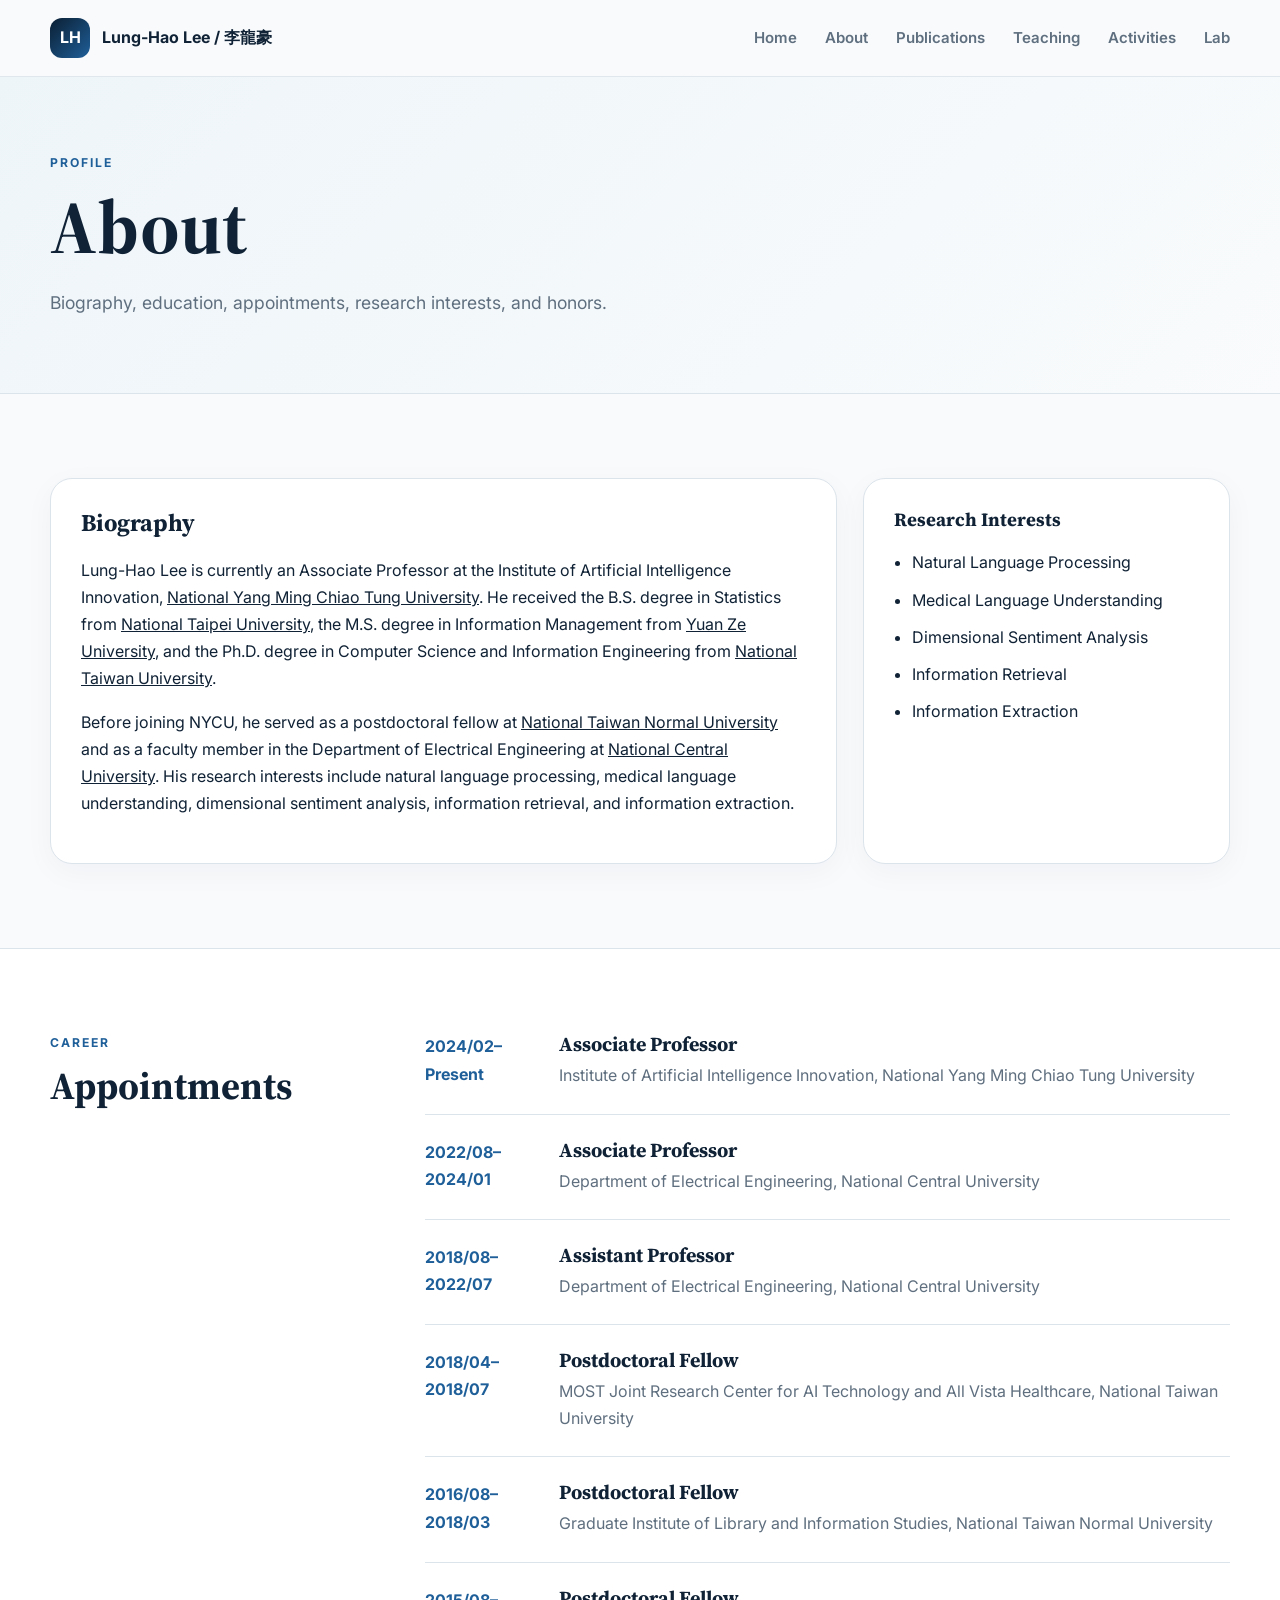
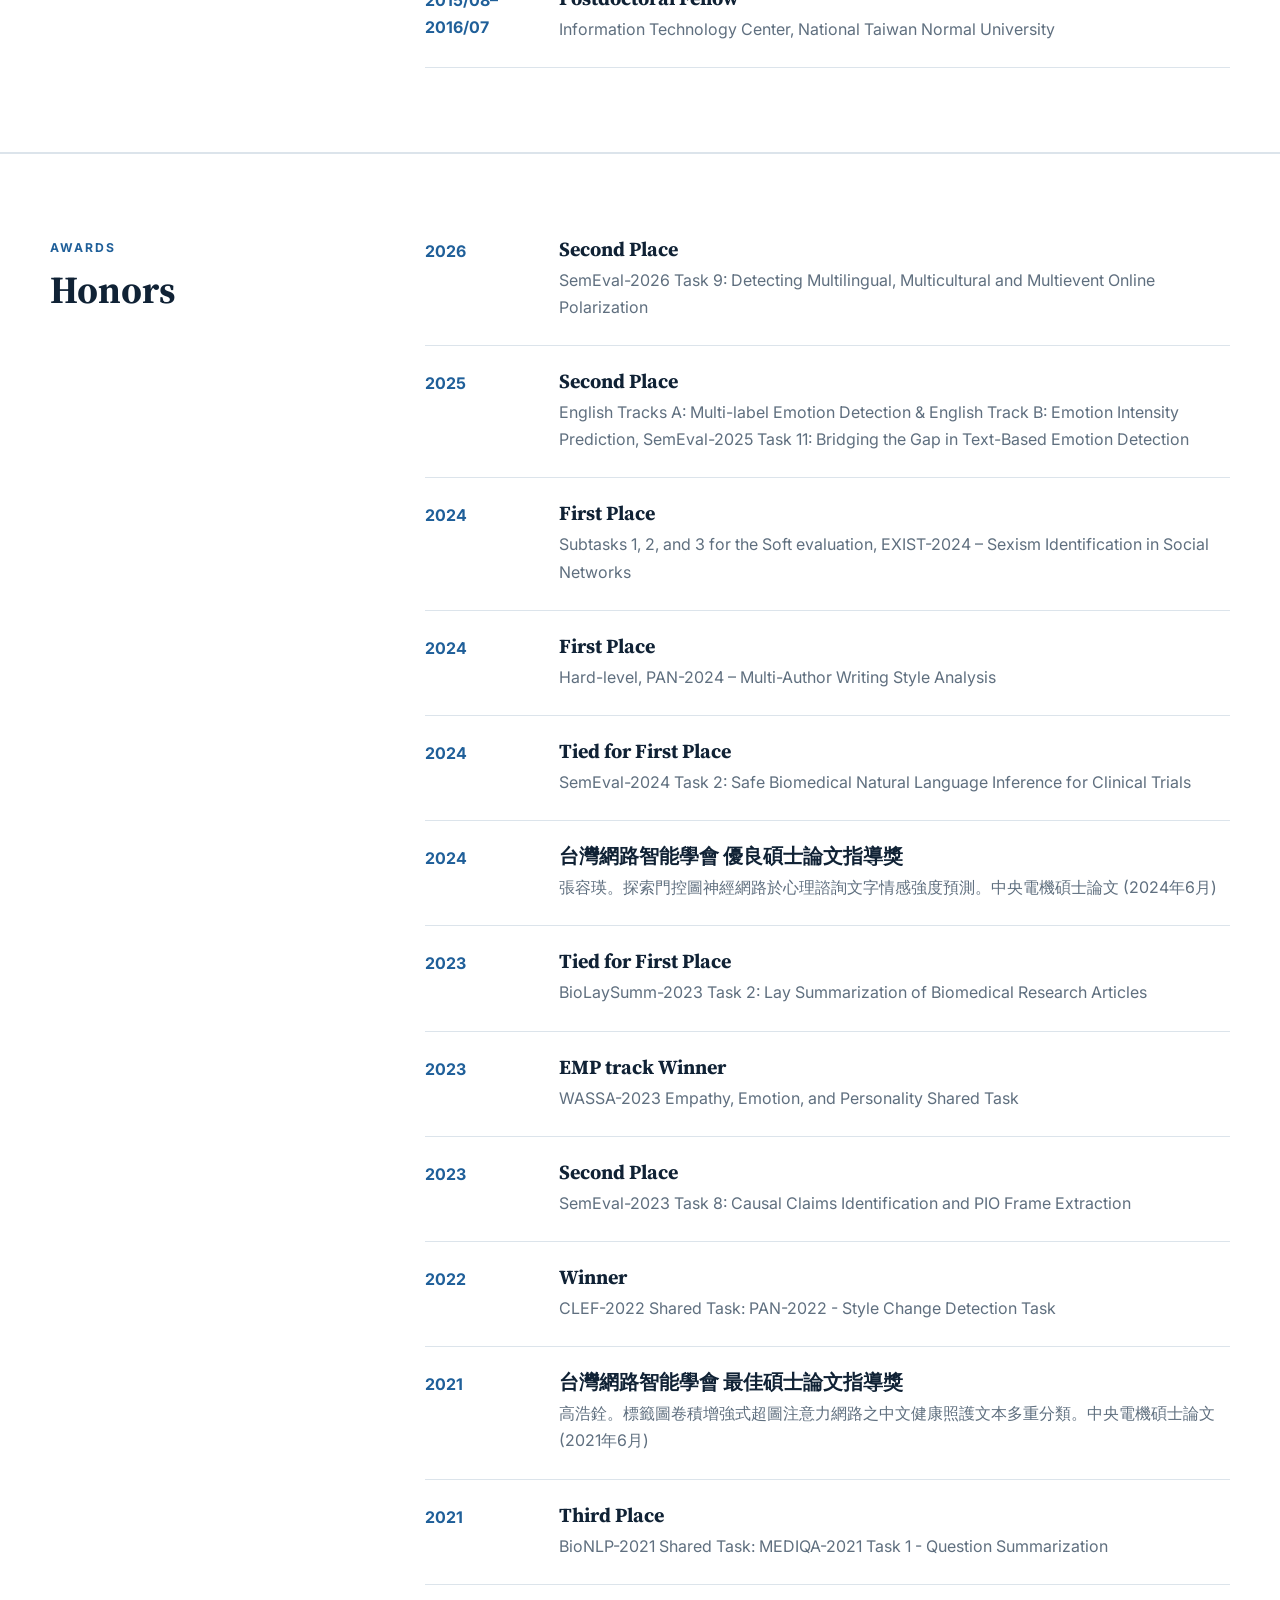
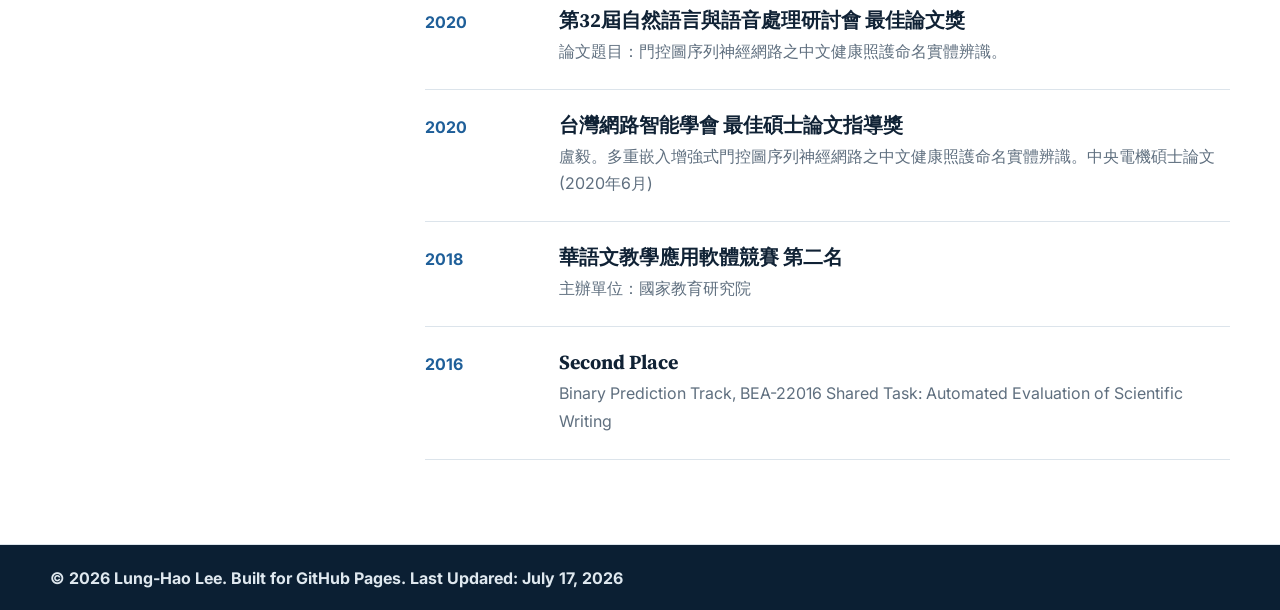
==== about.html @ 5a45fed1 "Add files via upload" ====
<!DOCTYPE html>
<html lang="en">
<head>
  <meta charset="UTF-8" />
  <meta name="viewport" content="width=device-width, initial-scale=1.0" />
  <meta name="description" content="Academic homepage for Lung-Hao Lee" />
  <meta name="theme-color" content="#0b1f33" />
  <title>About | Lung-Hao Lee</title>
  <link rel="preconnect" href="https://fonts.googleapis.com">
  <link rel="preconnect" href="https://fonts.gstatic.com" crossorigin>
  <link href="https://fonts.googleapis.com/css2?family=Inter:wght@400;500;600;700&family=Source+Serif+4:opsz,wght@8..60,600;8..60,700&display=swap" rel="stylesheet">
  <link rel="stylesheet" href="https://cdnjs.cloudflare.com/ajax/libs/font-awesome/6.7.1/css/all.min.css">
  <link rel="stylesheet" href="style.css" />
</head>
<body>
<header class="site-header">
  <nav class="navbar container">
    <a class="brand" href="index.html" aria-label="Homepage">
      <span class="brand-mark">LH</span>
      <span class="brand-text">Lung-Hao Lee / 李龍豪</span>
    </a>
    <button class="nav-toggle" aria-label="Toggle navigation" aria-expanded="false">
      <i class="fa-solid fa-bars"></i>
    </button>
    <ul class="nav-links">
      <li><a class="" href="index.html">Home</a></li>
      <li><a class="" href="about.html">About</a></li>
      <li><a class="" href="publications.html">Publications</a></li>
      <li><a class="" href="teaching.html">Teaching</a></li>
      <li><a class="" href="activities.html">Activities</a></li>
      <li><a class="" href="https://ainlp.tw/" target="_blank">Lab</a></li>
    </ul>
  </nav>
</header>

<main>

<section class="page-hero"><div class="container"><p class="section-kicker">Profile</p><h1>About</h1><p>Biography, education, appointments, research interests, and honors.</p></div></section>

<section class="section"><div class="container content-grid">
  <article class="prose-card">
    <h2>Biography</h2>
    <p>Lung-Hao Lee is currently an Associate Professor at the Institute of Artificial Intelligence Innovation, <a href="https://www.nycu.edu.tw/nycu/en/index" target="_blank">National Yang Ming Chiao Tung University</a>. 
      He received the B.S. degree in Statistics from <a href="https://new.ntpu.edu.tw/" target="_blank">National Taipei University</a>, 
      the M.S. degree in Information Management from <a href="https://www.yzu.edu.tw/index.php/en-us/" target="_blank">Yuan Ze University</a>, 
      and the Ph.D. degree in Computer Science and Information Engineering from <a href="https://www.ntu.edu.tw/english/" target="_blank">National Taiwan University</a>.</p>
    <p>Before joining NYCU, he served as a postdoctoral fellow at <a href="https://en.ntnu.edu.tw/" target="_blank">National Taiwan Normal University</a> and
       as a faculty member in the Department of Electrical Engineering at <a href="https://www.ncu.edu.tw/?Lang=en" target="_blank">National Central University</a>. 
       His research interests include natural language processing, medical language understanding, dimensional sentiment analysis, information retrieval, and information extraction.</p>
  </article>
  <aside class="side-card"><h3>Research Interests</h3><ul class="clean-list"><li>Natural Language Processing</li><li>Medical Language Understanding</li><li>Dimensional Sentiment Analysis</li><li>Information Retrieval</li><li>Information Extraction</li></ul></aside>
</div>
</section>

<section class="section alt-section"><div class="container two-column">
  <div><p class="section-kicker">Career</p><h2>Appointments</h2></div>
    <div class="timeline">
      <article><time>2024/02–Present</time><div><h3>Associate Professor</h3><p>Institute of Artificial Intelligence Innovation, National Yang Ming Chiao Tung University</p></div></article>
      <article><time>2022/08–2024/01</time><div><h3>Associate Professor</h3><p>Department of Electrical Engineering, National Central University</p></div></article>
      <article><time>2018/08–2022/07</time><div><h3>Assistant Professor</h3><p>Department of Electrical Engineering, National Central University</p></div></article>
      <article><time>2018/04–2018/07</time><div><h3>Postdoctoral Fellow</h3><p>MOST Joint Research Center for AI Technology and All Vista Healthcare, National Taiwan University</p></div></article>
      <article><time>2016/08–2018/03</time><div><h3>Postdoctoral Fellow</h3><p>Graduate Institute of Library and Information Studies, National Taiwan Normal University</p></div></article>
      <article><time>2015/08–2016/07</time><div><h3>Postdoctoral Fellow</h3><p>Information Technology Center, National Taiwan Normal University</p></div></article>  
    </div>
  </div>
</section>

<section class="section alt-section"><div class="container two-column">
  <div><p class="section-kicker">Awards</p><h2>Honors</h2></div>
    <div class="timeline">
      <article><time>2026</time><div><h3>Second Place</h3><p>SemEval-2026 Task 9: Detecting Multilingual, Multicultural and Multievent Online Polarization</p></div></article>
      <article><time>2025</time><div><h3>Second Place</h3><p>English Tracks A: Multi-label Emotion Detection  & English Track B: Emotion Intensity Prediction, SemEval-2025 Task 11: Bridging the Gap in Text-Based Emotion Detection</p></div></article>
      <article><time>2024</time><div><h3>First Place</h3><p> Subtasks 1, 2, and 3 for the Soft evaluation, EXIST-2024 – Sexism Identification in Social Networks</p></div></article>
      <article><time>2024</time><div><h3>First Place </h3><p>Hard-level, PAN-2024 – Multi-Author Writing Style Analysis</p></div></article>
      <article><time>2024</time><div><h3>Tied for First Place</h3><p>SemEval-2024 Task 2: Safe Biomedical Natural Language Inference for Clinical Trials</p></div></article>
      <article><time>2024</time><div><h3>台灣網路智能學會 優良碩士論文指導獎</h3><p>張容瑛。探索門控圖神經網路於心理諮詢文字情感強度預測。中央電機碩士論文 (2024年6月)</p></div></article>
      <article><time>2023</time><div><h3>Tied for First Place</h3><p>BioLaySumm-2023 Task 2: Lay Summarization of Biomedical Research Articles</p></div></article>
      <article><time>2023</time><div><h3>EMP track Winner</h3><p>WASSA-2023 Empathy, Emotion, and Personality Shared Task</p></div></article>
      <article><time>2023</time><div><h3>Second Place</h3><p>SemEval-2023 Task 8: Causal Claims Identification and PIO Frame Extraction</p></div></article>
      <article><time>2022</time><div><h3>Winner</h3><p>CLEF-2022 Shared Task: PAN-2022 - Style Change Detection Task</p></div></article>
      <article><time>2021</time><div><h3>台灣網路智能學會 最佳碩士論文指導獎</h3><p>高浩銓。標籤圖卷積增強式超圖注意力網路之中文健康照護文本多重分類。中央電機碩士論文 (2021年6月)</p></div></article>
      <article><time>2021</time><div><h3>Third Place</h3><p>BioNLP-2021 Shared Task: MEDIQA-2021 Task 1 - Question Summarization</p></div></article>
      <article><time>2020</time><div><h3>第32屆自然語言與語音處理研討會 最佳論文獎</h3><p>論文題目：門控圖序列神經網路之中文健康照護命名實體辨識。</p></div></article>
      <article><time>2020</time><div><h3>台灣網路智能學會 最佳碩士論文指導獎</h3><p>盧毅。多重嵌入增強式門控圖序列神經網路之中文健康照護命名實體辨識。中央電機碩士論文 (2020年6月)</p></div></article>
      <article><time>2018</time><div><h3>華語文教學應用軟體競賽 第二名</h3><p> 主辦單位：國家教育研究院</p></div></article>
      <article><time>2016</time><div><h3>Second Place </h3><p>Binary Prediction Track, BEA-22016 Shared Task: Automated Evaluation of Scientific Writing </p></div></article>
    </div>
  </div>
</section>

</main>

<footer class="site-footer">
  <div class="container footer-grid">
    <div>
      <strong>© 2026 Lung-Hao Lee. Built for GitHub Pages. Last Updared: July 17, 2026</strong>
    </div>
</footer>
<script src="site.js"></script>
</body>
</html>
---- style.css ----
:root{
  --ink:#102235;--muted:#5f6f7f;--navy:#0b1f33;--blue:#1f5f99;--cyan:#4da8c7;
  --paper:#f8fafc;--white:#fff;--line:#dce4eb;--soft:#eef4f7;--radius:22px;
  --shadow:0 18px 50px rgba(16,34,53,.09);--max:1180px
}
*{box-sizing:border-box}html{scroll-behavior:smooth}body{margin:0;font-family:Inter,system-ui,sans-serif;color:var(--ink);background:var(--paper);line-height:1.7}
a{color:inherit}.container{width:min(var(--max),calc(100% - 40px));margin:auto}
.site-header{position:sticky;top:0;z-index:30;background:rgba(248,250,252,.92);backdrop-filter:blur(18px);border-bottom:1px solid rgba(220,228,235,.85)}
.navbar{min-height:76px;display:flex;align-items:center;justify-content:space-between}.brand{display:flex;align-items:center;gap:12px;text-decoration:none;font-weight:700}.brand-mark{width:40px;height:40px;border-radius:12px;background:linear-gradient(135deg,var(--navy),var(--blue));color:#fff;display:grid;place-items:center}.nav-links{display:flex;gap:28px;list-style:none;margin:0;padding:0}.nav-links a{text-decoration:none;font-size:.94rem;color:var(--muted);font-weight:600;position:relative}.nav-links a:hover,.nav-links a.active{color:var(--ink)}.nav-links a.active:after{content:"";position:absolute;left:0;right:0;bottom:-12px;height:2px;background:var(--blue)}
.nav-toggle{display:none;border:0;background:transparent;font-size:1.4rem}
.hero{padding:86px 0 72px;background:radial-gradient(circle at 80% 20%,rgba(77,168,199,.18),transparent 30%),linear-gradient(180deg,#f9fcfe,#f4f8fb)}
.hero-grid{display:grid;grid-template-columns:1.45fr .75fr;gap:70px;align-items:center}.eyebrow,.section-kicker{text-transform:uppercase;letter-spacing:.16em;color:var(--blue);font-weight:700;font-size:.76rem;margin:0 0 10px}
h1,h2,h3{font-family:"Source Serif 4",Georgia,serif;line-height:1.15;margin-top:0}h1{font-size:clamp(3rem,7vw,5.6rem);margin-bottom:18px}h1 span{font-size:.43em;color:var(--muted);font-family:Inter,sans-serif;font-weight:600}
.hero-role{font-weight:700;font-size:1.18rem;margin:0 0 4px}.hero-affiliation{color:var(--muted);margin:0 0 24px}.hero-intro{font-size:1.08rem;max-width:760px}.interest-tags{display:flex;flex-wrap:wrap;gap:10px;margin:24px 0}.interest-tags span{background:#fff;border:1px solid var(--line);padding:8px 12px;border-radius:999px;font-size:.85rem}
.social-icons{display:flex;gap:13px;flex-wrap:wrap;margin-top:28px}.social-icons a{width:46px;height:46px;border:1px solid var(--line);border-radius:50%;display:grid;place-items:center;background:#fff;text-decoration:none;box-shadow:0 8px 24px rgba(16,34,53,.06);transition:.25s}.social-icons a:hover{transform:translateY(-4px);background:var(--navy);color:#fff}
.profile-panel{background:#fff;border:1px solid var(--line);border-radius:30px;padding:18px;box-shadow:var(--shadow)}.portrait-wrap{aspect-ratio:1/1.08;border-radius:20px;overflow:hidden;background:var(--soft)}.portrait-wrap img{width:100%;height:100%;object-fit:cover}.profile-facts{display:grid;gap:14px;padding:20px 8px 6px}.profile-facts div{display:flex;justify-content:space-between;gap:20px;border-bottom:1px solid var(--line);padding-bottom:10px}.profile-facts span{color:var(--muted);font-size:.86rem}
.section{padding:84px 0}.compact-section{padding:68px 0}.alt-section{background:#fff;border-block:1px solid var(--line)}.section-head{display:flex;align-items:end;justify-content:space-between;gap:24px;margin-bottom:32px}.section-head h2,.two-column h2{font-size:2.4rem;margin-bottom:0}.text-link{color:var(--blue);font-weight:700;text-decoration:none}
.two-column{display:grid;grid-template-columns:.55fr 1.45fr;gap:70px}.timeline{display:grid;gap:24px}.timeline article{display:grid;grid-template-columns:110px 1fr;gap:24px;padding-bottom:24px;border-bottom:1px solid var(--line)}.timeline time{font-weight:700;color:var(--blue)}.timeline h3{margin:0 0 6px;font-size:1.25rem}.timeline p{margin:0;color:var(--muted)}
.publication-list{display:grid;gap:18px}.publication-item{display:grid;grid-template-columns:92px 1fr;gap:24px;padding:24px;background:#fff;border:1px solid var(--line);border-radius:18px;transition:.25s}.publication-item:hover{transform:translateY(-3px);box-shadow:var(--shadow)}.pub-year{font-weight:700;color:var(--blue);font-size:1.2rem}.pub-badge{display:inline-block;padding:4px 9px;border-radius:999px;background:#e8f2fb;color:#1c5d92;font-size:.72rem;font-weight:700;text-transform:uppercase}.pub-badge.journal{background:#eaf6ef;color:#2a6b46}.pub-badge.preprint{background:#f5edf9;color:#714784}.publication-item h3{font-size:1.3rem;margin:10px 0 7px}.publication-item p{margin:3px 0}.venue{color:var(--muted);font-style:italic}.inline-links{display:flex;gap:16px;margin-top:12px}.inline-links a{color:var(--blue);font-size:.86rem;font-weight:700;text-decoration:none}
.card-grid{display:grid;gap:22px}.card-grid.three{grid-template-columns:repeat(3,1fr)}.card-grid.two{grid-template-columns:repeat(2,1fr)}.feature-card,.research-card,.course-card,.resource-card,.prose-card,.side-card{background:#fff;border:1px solid var(--line);border-radius:var(--radius);padding:30px;box-shadow:0 8px 30px rgba(16,34,53,.04)}.feature-card i,.resource-card i{font-size:1.5rem;color:var(--blue);margin-bottom:22px}.feature-card h3,.resource-card h2{font-size:1.4rem}.feature-card p,.resource-card p,.research-card p,.course-card p{color:var(--muted)}.feature-card a,.resource-card a,.course-card a{color:var(--blue);font-weight:700;text-decoration:none}
.page-hero{padding:76px 0 58px;background:linear-gradient(135deg,#eef5f9,#f9fbfc);border-bottom:1px solid var(--line)}.page-hero h1{font-size:clamp(2.7rem,6vw,4.7rem);margin:0 0 10px}.page-hero p:last-child{font-size:1.1rem;color:var(--muted);max-width:760px}
.content-grid{display:grid;grid-template-columns:1.5fr .7fr;gap:26px}.clean-list,.activity-list{padding-left:18px}.clean-list li,.activity-list li{margin-bottom:10px}.research-card span{color:var(--cyan);font-weight:700}.research-card h2{font-size:1.65rem;margin:18px 0 10px}
.project-grid{display:grid;grid-template-columns:repeat(3,1fr);gap:20px}.project-grid article{padding:26px;border-left:3px solid var(--cyan);background:#f7fbfd}.project-grid h3{font-size:1.3rem}.project-grid p{color:var(--muted)}.project-grid a{color:var(--blue);font-weight:700;text-decoration:none}
.publication-sections>section+section{margin-top:64px}.course-top{display:flex;justify-content:space-between;color:var(--blue);font-size:.8rem;font-weight:700;text-transform:uppercase}.course-card h2{font-size:1.65rem;margin:20px 0 10px}.course-card ul{padding-left:18px}
.people-grid{display:grid;grid-template-columns:repeat(3,1fr);gap:22px}.person-card{background:#fff;border:1px solid var(--line);border-radius:20px;overflow:hidden}.person-card img{width:100%;aspect-ratio:1/1;object-fit:cover;background:var(--soft)}.person-card h3,.person-card p,.person-card span{margin-left:22px;margin-right:22px}.person-card h3{font-size:1.25rem;margin-top:18px;margin-bottom:4px}.person-card p{margin-top:0;margin-bottom:3px;color:var(--blue);font-weight:700}.person-card span{display:block;color:var(--muted);margin-bottom:22px;font-size:.9rem}
.site-footer{background:var(--navy);color:#dfe8ef;padding:20px 0 18px}.footer-grid{display:flex;justify-content:space-between;gap:40px}.footer-grid p{color:#aebdca}.footer-links{display:flex;gap:22px;flex-wrap:wrap}.footer-links a{color:#dfe8ef;text-decoration:none}.footer-bottom{border-top:1px solid rgba(255,255,255,.12);margin-top:28px;padding-top:16px;color:#8ea0b1;font-size:.84rem}
@media(max-width:900px){.hero-grid,.two-column,.content-grid{grid-template-columns:1fr}.hero-grid{gap:40px}.profile-panel{max-width:520px}.card-grid.three,.card-grid.two,.project-grid,.people-grid{grid-template-columns:1fr 1fr}.nav-toggle{display:block}.nav-links{display:none;position:absolute;top:76px;left:20px;right:20px;background:#fff;border:1px solid var(--line);border-radius:16px;padding:18px;box-shadow:var(--shadow);flex-direction:column;gap:14px}.nav-links.open{display:flex}.nav-links a.active:after{display:none}}
@media(max-width:620px){.container{width:min(100% - 26px,var(--max))}.hero{padding-top:58px}.card-grid.three,.card-grid.two,.project-grid,.people-grid{grid-template-columns:1fr}.publication-item{grid-template-columns:1fr}.timeline article{grid-template-columns:1fr}.section{padding:62px 0}.section-head{align-items:flex-start;flex-direction:column}.footer-grid{flex-direction:column}.brand-text{display:none}}
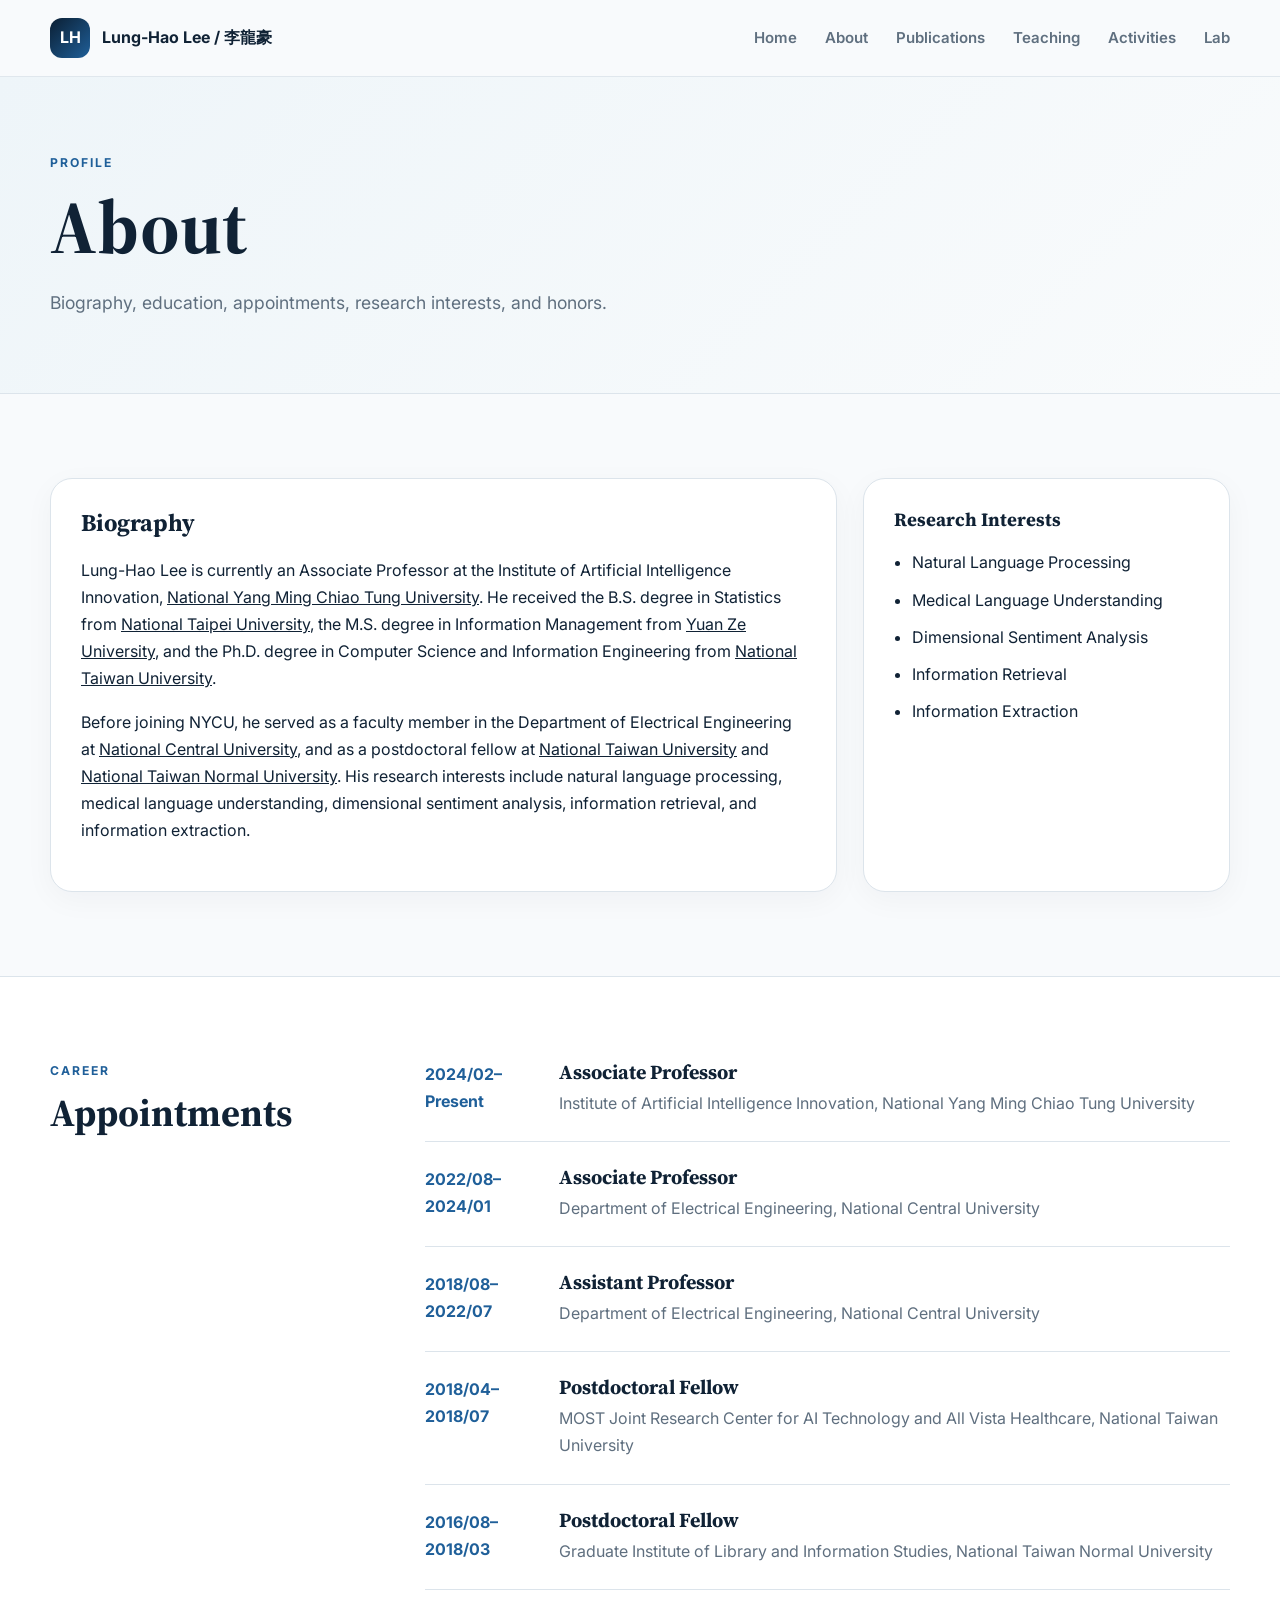
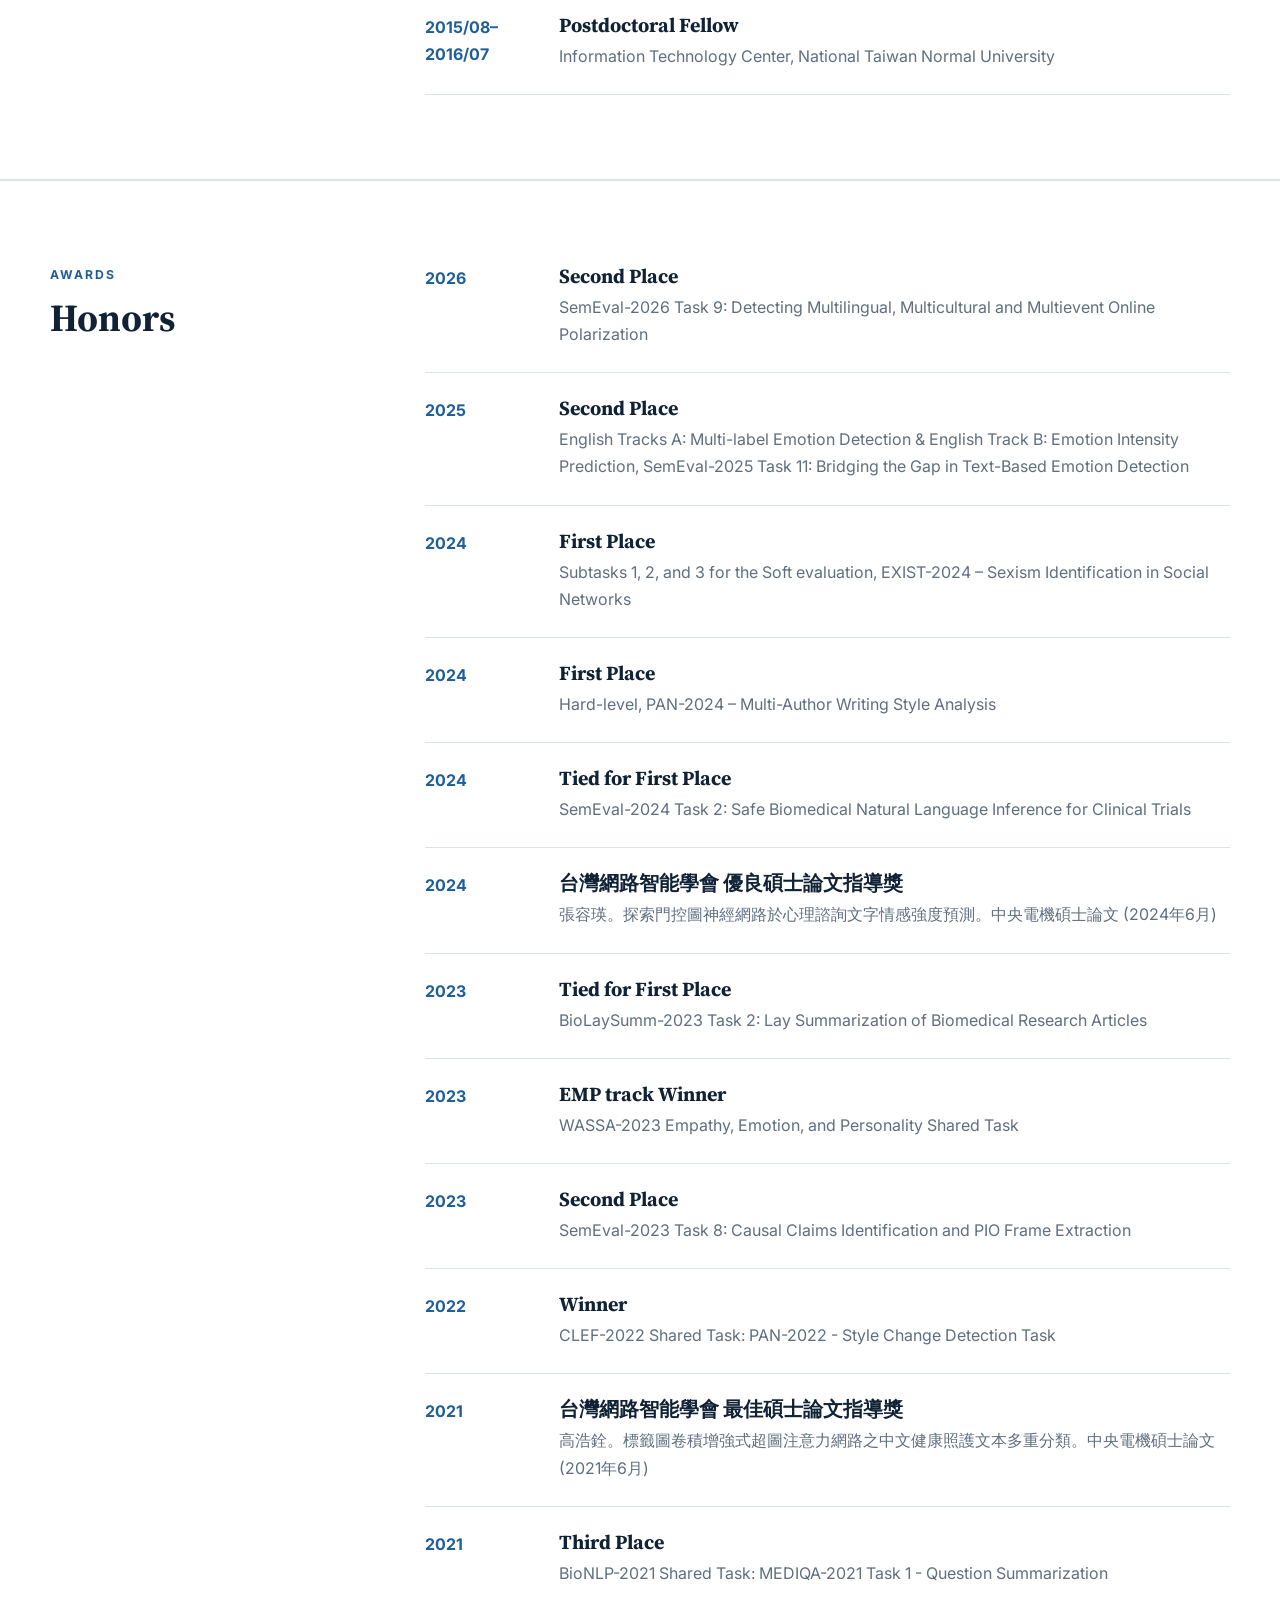
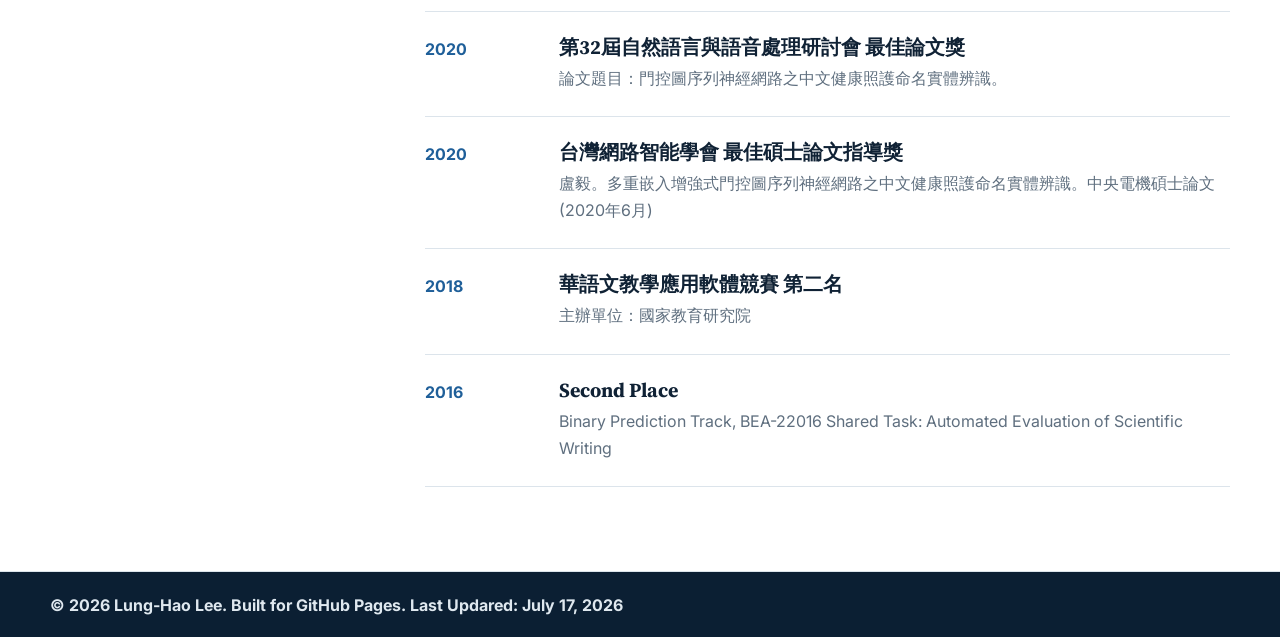
==== commit be1269d9: "Add files via upload" ====
--- a/about.html
+++ b/about.html
@@ -44,8 +44,8 @@
       He received the B.S. degree in Statistics from <a href="https://new.ntpu.edu.tw/" target="_blank">National Taipei University</a>, 
       the M.S. degree in Information Management from <a href="https://www.yzu.edu.tw/index.php/en-us/" target="_blank">Yuan Ze University</a>, 
       and the Ph.D. degree in Computer Science and Information Engineering from <a href="https://www.ntu.edu.tw/english/" target="_blank">National Taiwan University</a>.</p>
-    <p>Before joining NYCU, he served as a postdoctoral fellow at <a href="https://en.ntnu.edu.tw/" target="_blank">National Taiwan Normal University</a> and
-       as a faculty member in the Department of Electrical Engineering at <a href="https://www.ncu.edu.tw/?Lang=en" target="_blank">National Central University</a>. 
+    <p>Before joining NYCU, he served as a faculty member in the Department of Electrical Engineering at <a href="https://www.ncu.edu.tw/?Lang=en" target="_blank">National Central University</a>, and 
+       as a postdoctoral fellow at <a href="https://www.ntu.edu.tw/english/" target="_blank">National Taiwan University</a> and <a href="https://en.ntnu.edu.tw/" target="_blank">National Taiwan Normal University</a>. 
        His research interests include natural language processing, medical language understanding, dimensional sentiment analysis, information retrieval, and information extraction.</p>
   </article>
   <aside class="side-card"><h3>Research Interests</h3><ul class="clean-list"><li>Natural Language Processing</li><li>Medical Language Understanding</li><li>Dimensional Sentiment Analysis</li><li>Information Retrieval</li><li>Information Extraction</li></ul></aside>
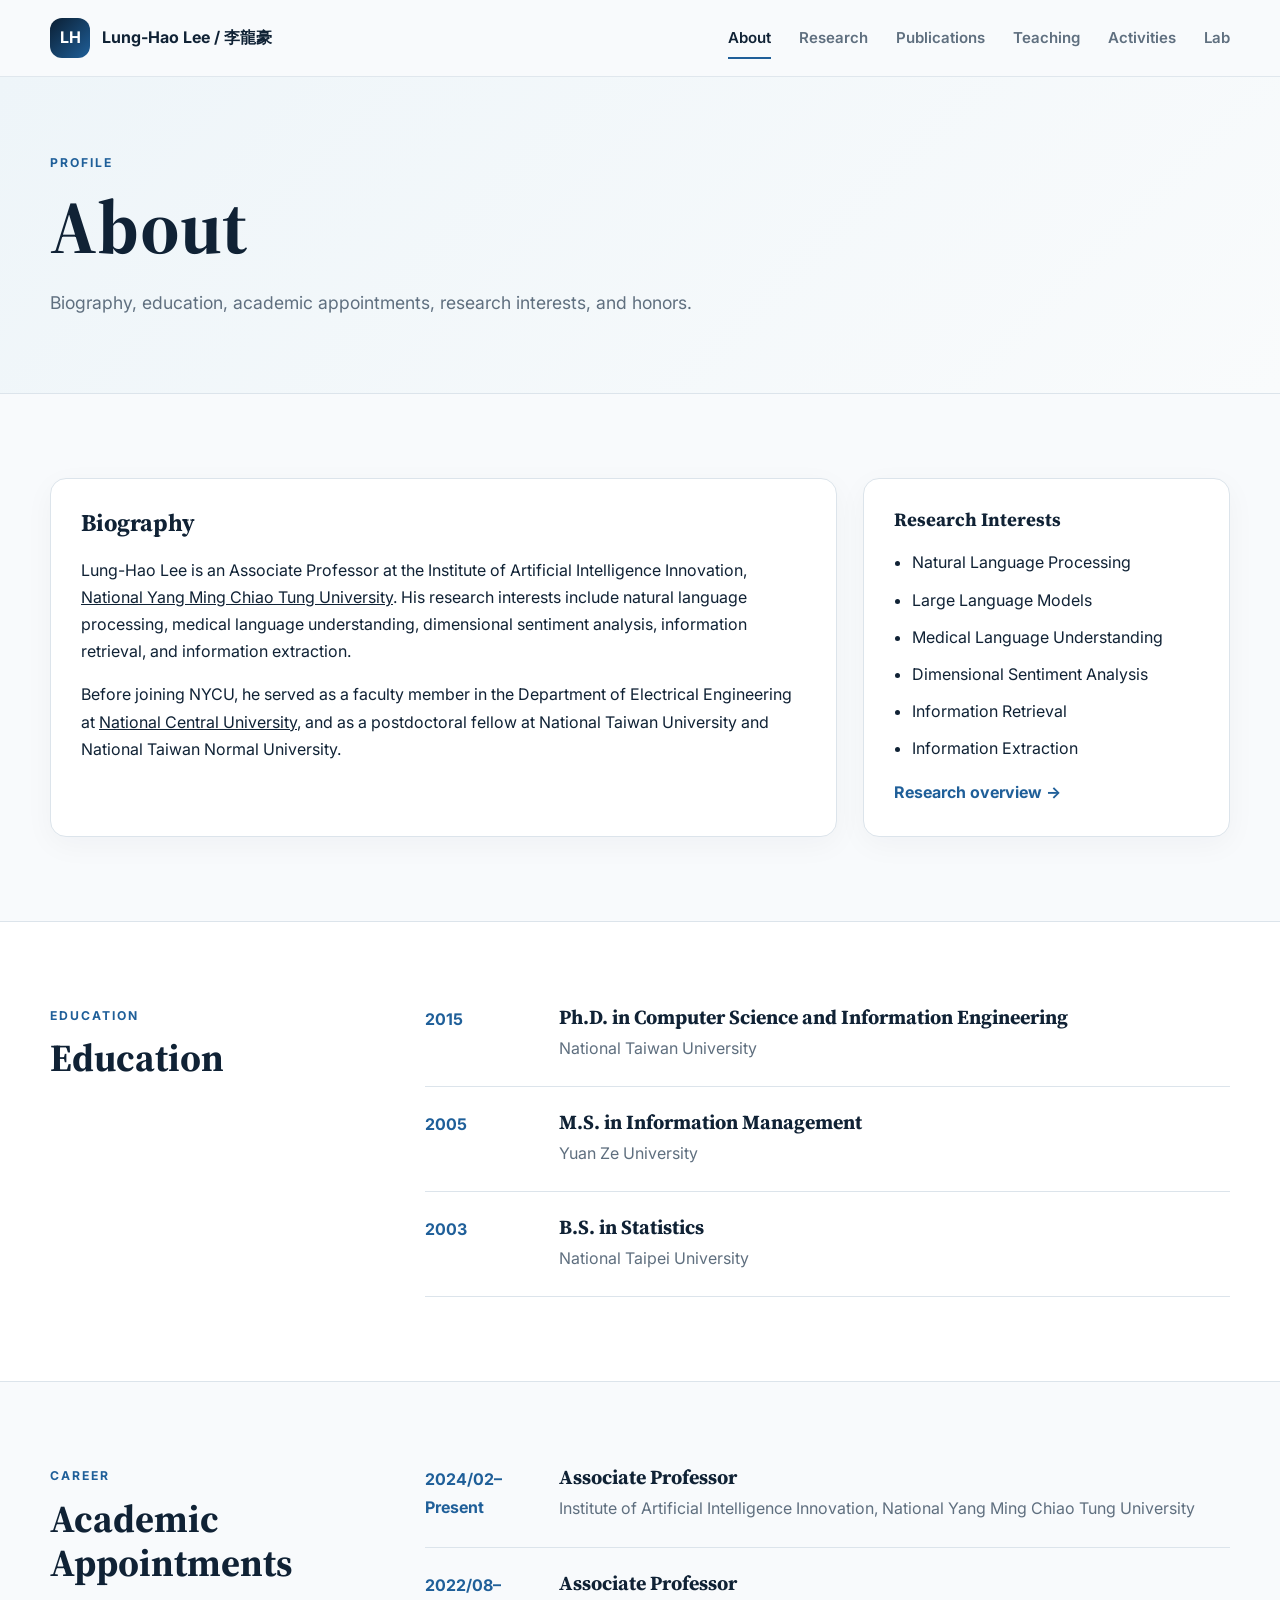
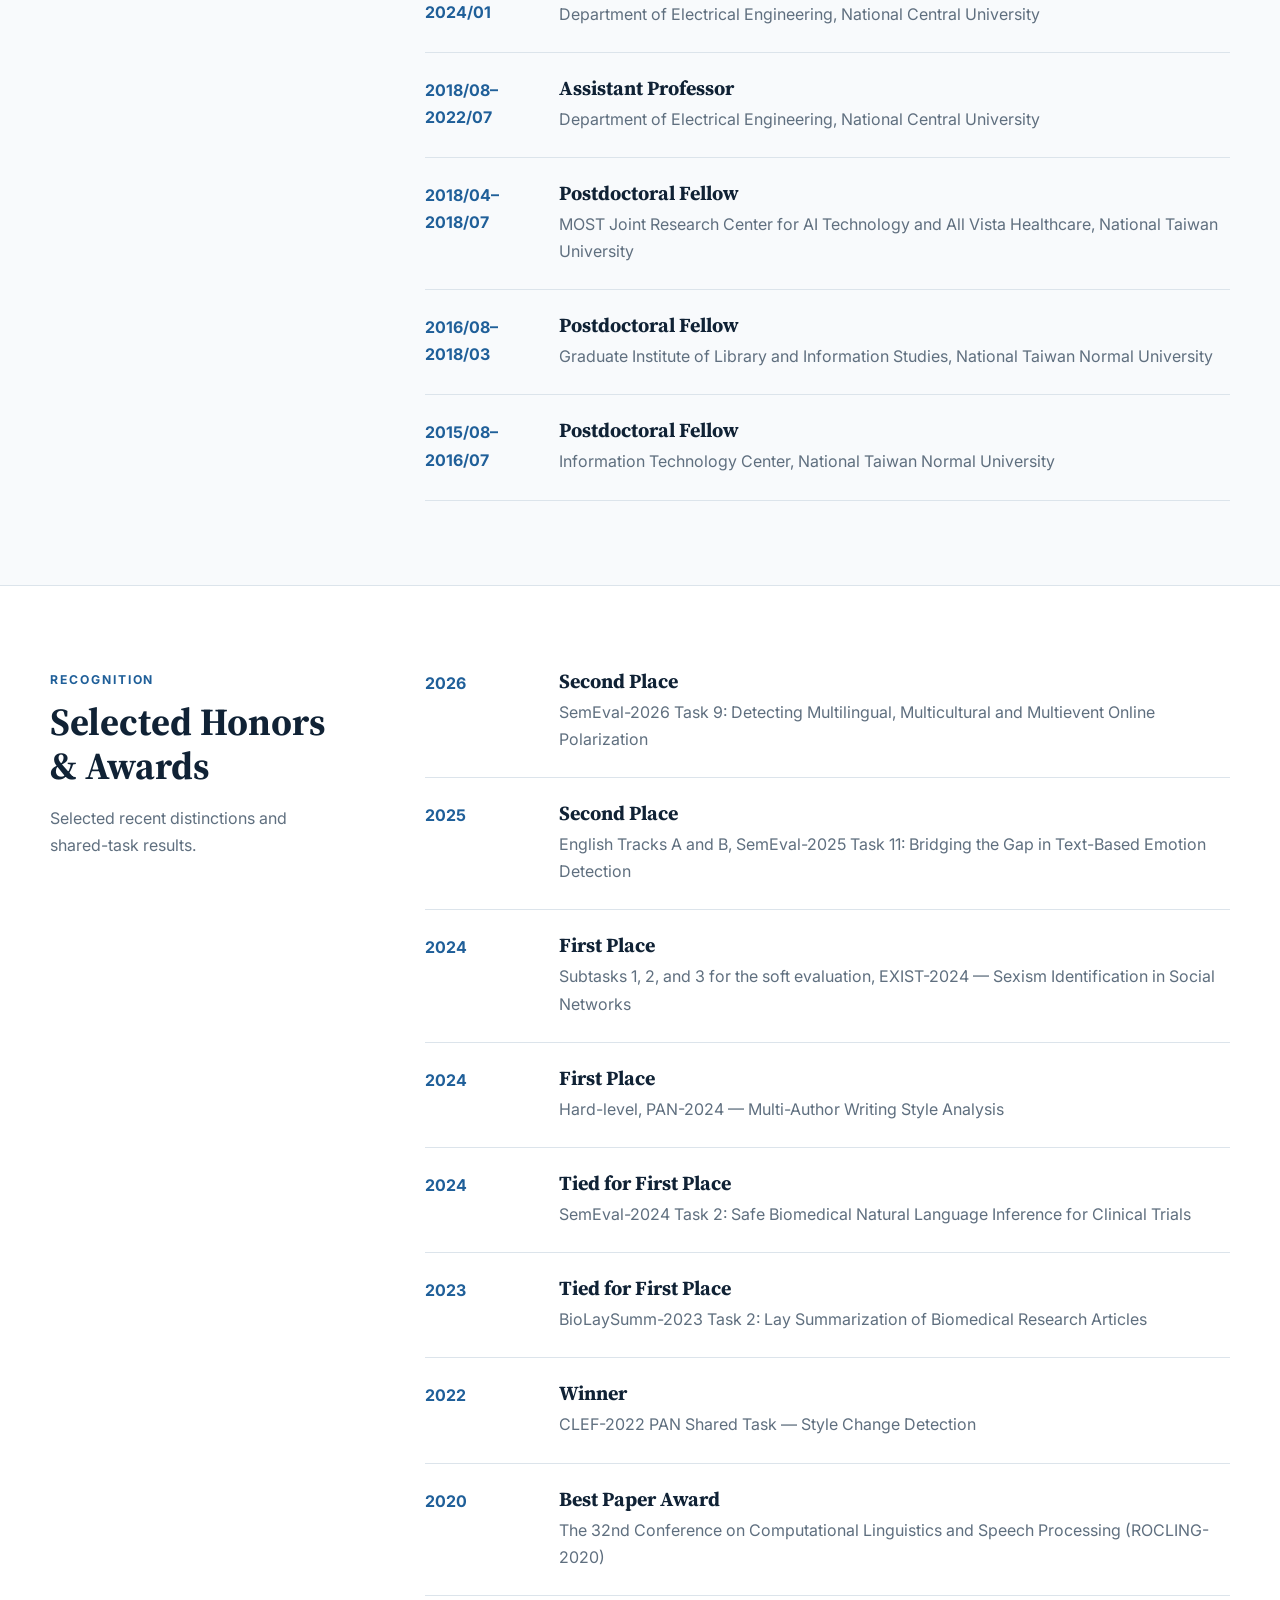
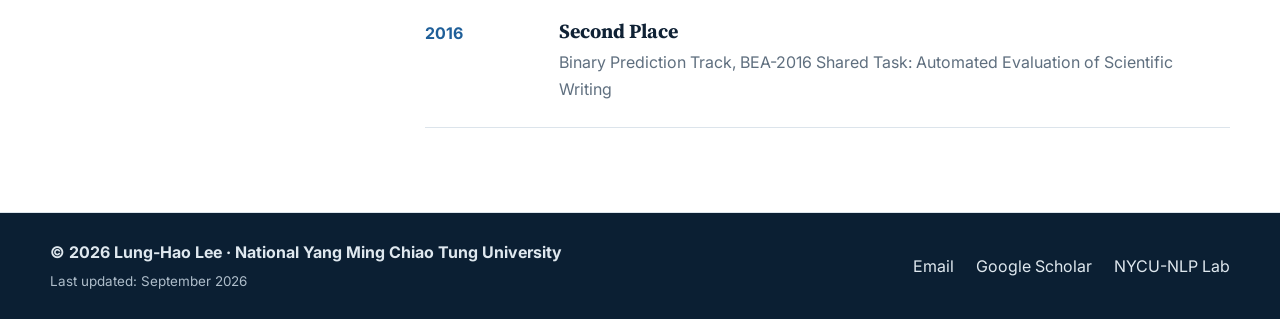
==== commit 0cdece43: "Add files via upload" ====
--- a/about.html
+++ b/about.html
@@ -3,99 +3,97 @@
 <head>
   <meta charset="UTF-8" />
   <meta name="viewport" content="width=device-width, initial-scale=1.0" />
-  <meta name="description" content="Academic homepage for Lung-Hao Lee" />
+  <meta name="description" content="Biography, education, appointments, research interests, and selected honors of Lung-Hao Lee at NYCU." />
+  <meta name="author" content="Lung-Hao Lee" />
+  <meta name="keywords" content="Lung-Hao Lee, 李龍豪, NYCU, natural language processing, large language models, medical NLP, sentiment analysis, information retrieval" />
   <meta name="theme-color" content="#0b1f33" />
+  <meta property="og:type" content="website" />
+  <meta property="og:title" content="About | Lung-Hao Lee" />
+  <meta property="og:description" content="Biography, education, appointments, research interests, and selected honors of Lung-Hao Lee at NYCU." />
+  <meta property="og:image" content="https://lunghaolee.github.io/assets/lhlee.png" />
+  <meta property="og:url" content="https://lunghaolee.github.io/about.html" />
+  <link rel="canonical" href="https://lunghaolee.github.io/about.html" />
   <title>About | Lung-Hao Lee</title>
   <link rel="preconnect" href="https://fonts.googleapis.com">
   <link rel="preconnect" href="https://fonts.gstatic.com" crossorigin>
   <link href="https://fonts.googleapis.com/css2?family=Inter:wght@400;500;600;700&family=Source+Serif+4:opsz,wght@8..60,600;8..60,700&display=swap" rel="stylesheet">
   <link rel="stylesheet" href="https://cdnjs.cloudflare.com/ajax/libs/font-awesome/6.7.1/css/all.min.css">
   <link rel="stylesheet" href="style.css" />
+  <script type="application/ld+json">{
+    "@context":"https://schema.org",
+    "@type":"Person",
+    "name":"Lung-Hao Lee",
+    "alternateName":"李龍豪",
+    "jobTitle":"Associate Professor",
+    "affiliation":{"@type":"CollegeOrUniversity","name":"National Yang Ming Chiao Tung University"},
+    "url":"https://lunghaolee.github.io/",
+    "sameAs":["https://orcid.org/0000-0003-0472-7429","https://scholar.google.com/citations?user=OKAf0wwAAAAJ","https://github.com/lunghaolee/"]
+  }</script>
 </head>
 <body>
 <header class="site-header">
-  <nav class="navbar container">
-    <a class="brand" href="index.html" aria-label="Homepage">
+  <nav class="navbar container" aria-label="Primary navigation">
+    <a class="brand" href="index.html" aria-label="Lung-Hao Lee homepage">
       <span class="brand-mark">LH</span>
       <span class="brand-text">Lung-Hao Lee / 李龍豪</span>
     </a>
-    <button class="nav-toggle" aria-label="Toggle navigation" aria-expanded="false">
+    <button class="nav-toggle" aria-label="Toggle navigation" aria-expanded="false" aria-controls="primary-menu">
       <i class="fa-solid fa-bars"></i>
     </button>
-    <ul class="nav-links">
-      <li><a class="" href="index.html">Home</a></li>
-      <li><a class="" href="about.html">About</a></li>
-      <li><a class="" href="publications.html">Publications</a></li>
-      <li><a class="" href="teaching.html">Teaching</a></li>
-      <li><a class="" href="activities.html">Activities</a></li>
-      <li><a class="" href="https://ainlp.tw/" target="_blank">Lab</a></li>
+    <ul class="nav-links" id="primary-menu">
+      <li><a href="about.html">About</a></li>
+      <li><a href="research.html">Research</a></li>
+      <li><a href="publications.html">Publications</a></li>
+      <li><a href="teaching.html">Teaching</a></li>
+      <li><a href="activities.html">Activities</a></li>
+      <li><a href="https://ainlp.tw/" target="_blank" rel="noopener noreferrer">Lab <span class="sr-only">(opens in new tab)</span></a></li>
     </ul>
   </nav>
 </header>
-
 <main>
-
-<section class="page-hero"><div class="container"><p class="section-kicker">Profile</p><h1>About</h1><p>Biography, education, appointments, research interests, and honors.</p></div></section>
-
+<section class="page-hero"><div class="container"><p class="section-kicker">Profile</p><h1>About</h1><p>Biography, education, academic appointments, research interests, and honors.</p></div></section>
 <section class="section"><div class="container content-grid">
-  <article class="prose-card">
-    <h2>Biography</h2>
-    <p>Lung-Hao Lee is currently an Associate Professor at the Institute of Artificial Intelligence Innovation, <a href="https://www.nycu.edu.tw/nycu/en/index" target="_blank">National Yang Ming Chiao Tung University</a>. 
-      He received the B.S. degree in Statistics from <a href="https://new.ntpu.edu.tw/" target="_blank">National Taipei University</a>, 
-      the M.S. degree in Information Management from <a href="https://www.yzu.edu.tw/index.php/en-us/" target="_blank">Yuan Ze University</a>, 
-      and the Ph.D. degree in Computer Science and Information Engineering from <a href="https://www.ntu.edu.tw/english/" target="_blank">National Taiwan University</a>.</p>
-    <p>Before joining NYCU, he served as a faculty member in the Department of Electrical Engineering at <a href="https://www.ncu.edu.tw/?Lang=en" target="_blank">National Central University</a>, and 
-       as a postdoctoral fellow at <a href="https://www.ntu.edu.tw/english/" target="_blank">National Taiwan University</a> and <a href="https://en.ntnu.edu.tw/" target="_blank">National Taiwan Normal University</a>. 
-       His research interests include natural language processing, medical language understanding, dimensional sentiment analysis, information retrieval, and information extraction.</p>
-  </article>
-  <aside class="side-card"><h3>Research Interests</h3><ul class="clean-list"><li>Natural Language Processing</li><li>Medical Language Understanding</li><li>Dimensional Sentiment Analysis</li><li>Information Retrieval</li><li>Information Extraction</li></ul></aside>
-</div>
-</section>
-
-<section class="section alt-section"><div class="container two-column">
-  <div><p class="section-kicker">Career</p><h2>Appointments</h2></div>
-    <div class="timeline">
-      <article><time>2024/02–Present</time><div><h3>Associate Professor</h3><p>Institute of Artificial Intelligence Innovation, National Yang Ming Chiao Tung University</p></div></article>
-      <article><time>2022/08–2024/01</time><div><h3>Associate Professor</h3><p>Department of Electrical Engineering, National Central University</p></div></article>
-      <article><time>2018/08–2022/07</time><div><h3>Assistant Professor</h3><p>Department of Electrical Engineering, National Central University</p></div></article>
-      <article><time>2018/04–2018/07</time><div><h3>Postdoctoral Fellow</h3><p>MOST Joint Research Center for AI Technology and All Vista Healthcare, National Taiwan University</p></div></article>
-      <article><time>2016/08–2018/03</time><div><h3>Postdoctoral Fellow</h3><p>Graduate Institute of Library and Information Studies, National Taiwan Normal University</p></div></article>
-      <article><time>2015/08–2016/07</time><div><h3>Postdoctoral Fellow</h3><p>Information Technology Center, National Taiwan Normal University</p></div></article>  
-    </div>
-  </div>
-</section>
-
-<section class="section alt-section"><div class="container two-column">
-  <div><p class="section-kicker">Awards</p><h2>Honors</h2></div>
-    <div class="timeline">
-      <article><time>2026</time><div><h3>Second Place</h3><p>SemEval-2026 Task 9: Detecting Multilingual, Multicultural and Multievent Online Polarization</p></div></article>
-      <article><time>2025</time><div><h3>Second Place</h3><p>English Tracks A: Multi-label Emotion Detection  & English Track B: Emotion Intensity Prediction, SemEval-2025 Task 11: Bridging the Gap in Text-Based Emotion Detection</p></div></article>
-      <article><time>2024</time><div><h3>First Place</h3><p> Subtasks 1, 2, and 3 for the Soft evaluation, EXIST-2024 – Sexism Identification in Social Networks</p></div></article>
-      <article><time>2024</time><div><h3>First Place </h3><p>Hard-level, PAN-2024 – Multi-Author Writing Style Analysis</p></div></article>
-      <article><time>2024</time><div><h3>Tied for First Place</h3><p>SemEval-2024 Task 2: Safe Biomedical Natural Language Inference for Clinical Trials</p></div></article>
-      <article><time>2024</time><div><h3>台灣網路智能學會 優良碩士論文指導獎</h3><p>張容瑛。探索門控圖神經網路於心理諮詢文字情感強度預測。中央電機碩士論文 (2024年6月)</p></div></article>
-      <article><time>2023</time><div><h3>Tied for First Place</h3><p>BioLaySumm-2023 Task 2: Lay Summarization of Biomedical Research Articles</p></div></article>
-      <article><time>2023</time><div><h3>EMP track Winner</h3><p>WASSA-2023 Empathy, Emotion, and Personality Shared Task</p></div></article>
-      <article><time>2023</time><div><h3>Second Place</h3><p>SemEval-2023 Task 8: Causal Claims Identification and PIO Frame Extraction</p></div></article>
-      <article><time>2022</time><div><h3>Winner</h3><p>CLEF-2022 Shared Task: PAN-2022 - Style Change Detection Task</p></div></article>
-      <article><time>2021</time><div><h3>台灣網路智能學會 最佳碩士論文指導獎</h3><p>高浩銓。標籤圖卷積增強式超圖注意力網路之中文健康照護文本多重分類。中央電機碩士論文 (2021年6月)</p></div></article>
-      <article><time>2021</time><div><h3>Third Place</h3><p>BioNLP-2021 Shared Task: MEDIQA-2021 Task 1 - Question Summarization</p></div></article>
-      <article><time>2020</time><div><h3>第32屆自然語言與語音處理研討會 最佳論文獎</h3><p>論文題目：門控圖序列神經網路之中文健康照護命名實體辨識。</p></div></article>
-      <article><time>2020</time><div><h3>台灣網路智能學會 最佳碩士論文指導獎</h3><p>盧毅。多重嵌入增強式門控圖序列神經網路之中文健康照護命名實體辨識。中央電機碩士論文 (2020年6月)</p></div></article>
-      <article><time>2018</time><div><h3>華語文教學應用軟體競賽 第二名</h3><p> 主辦單位：國家教育研究院</p></div></article>
-      <article><time>2016</time><div><h3>Second Place </h3><p>Binary Prediction Track, BEA-22016 Shared Task: Automated Evaluation of Scientific Writing </p></div></article>
-    </div>
-  </div>
-</section>
-
+  <article class="prose-card"><h2>Biography</h2><p>Lung-Hao Lee is an Associate Professor at the Institute of Artificial Intelligence Innovation, <a href="https://www.nycu.edu.tw/nycu/en/index" target="_blank" rel="noopener noreferrer">National Yang Ming Chiao Tung University</a>. His research interests include natural language processing, medical language understanding, dimensional sentiment analysis, information retrieval, and information extraction.</p><p>Before joining NYCU, he served as a faculty member in the Department of Electrical Engineering at <a href="https://www.ncu.edu.tw/?Lang=en" target="_blank" rel="noopener noreferrer">National Central University</a>, and as a postdoctoral fellow at National Taiwan University and National Taiwan Normal University.</p></article>
+  <aside class="side-card"><h3>Research Interests</h3><ul class="clean-list"><li>Natural Language Processing</li><li>Large Language Models</li><li>Medical Language Understanding</li><li>Dimensional Sentiment Analysis</li><li>Information Retrieval</li><li>Information Extraction</li></ul><a class="text-link" href="research.html">Research overview →</a></aside>
+</div></section>
+<section class="section alt-section"><div class="container two-column"><div><p class="section-kicker">Education</p><h2>Education</h2></div><div class="timeline">
+  <article><time>2015</time><div><h3>Ph.D. in Computer Science and Information Engineering</h3><p>National Taiwan University</p></div></article>
+  <article><time>2005</time><div><h3>M.S. in Information Management</h3><p>Yuan Ze University</p></div></article>
+  <article><time>2003</time><div><h3>B.S. in Statistics</h3><p>National Taipei University</p></div></article>
+</div></div></section>
+<section class="section"><div class="container two-column"><div><p class="section-kicker">Career</p><h2>Academic Appointments</h2></div><div class="timeline">
+  <article><time>2024/02–Present</time><div><h3>Associate Professor</h3><p>Institute of Artificial Intelligence Innovation, National Yang Ming Chiao Tung University</p></div></article>
+  <article><time>2022/08–2024/01</time><div><h3>Associate Professor</h3><p>Department of Electrical Engineering, National Central University</p></div></article>
+  <article><time>2018/08–2022/07</time><div><h3>Assistant Professor</h3><p>Department of Electrical Engineering, National Central University</p></div></article>
+  <article><time>2018/04–2018/07</time><div><h3>Postdoctoral Fellow</h3><p>MOST Joint Research Center for AI Technology and All Vista Healthcare, National Taiwan University</p></div></article>
+  <article><time>2016/08–2018/03</time><div><h3>Postdoctoral Fellow</h3><p>Graduate Institute of Library and Information Studies, National Taiwan Normal University</p></div></article>
+  <article><time>2015/08–2016/07</time><div><h3>Postdoctoral Fellow</h3><p>Information Technology Center, National Taiwan Normal University</p></div></article>
+</div></div></section>
+<section class="section alt-section"><div class="container two-column"><div><p class="section-kicker">Recognition</p><h2>Selected Honors &amp; Awards</h2><p class="section-note">Selected recent distinctions and shared-task results.</p></div><div class="timeline">
+  <article><time>2026</time><div><h3>Second Place</h3><p>SemEval-2026 Task 9: Detecting Multilingual, Multicultural and Multievent Online Polarization</p></div></article>
+  <article><time>2025</time><div><h3>Second Place</h3><p>English Tracks A and B, SemEval-2025 Task 11: Bridging the Gap in Text-Based Emotion Detection</p></div></article>
+  <article><time>2024</time><div><h3>First Place</h3><p>Subtasks 1, 2, and 3 for the soft evaluation, EXIST-2024 — Sexism Identification in Social Networks</p></div></article>
+  <article><time>2024</time><div><h3>First Place</h3><p>Hard-level, PAN-2024 — Multi-Author Writing Style Analysis</p></div></article>
+  <article><time>2024</time><div><h3>Tied for First Place</h3><p>SemEval-2024 Task 2: Safe Biomedical Natural Language Inference for Clinical Trials</p></div></article>
+  <article><time>2023</time><div><h3>Tied for First Place</h3><p>BioLaySumm-2023 Task 2: Lay Summarization of Biomedical Research Articles</p></div></article>
+  <article><time>2022</time><div><h3>Winner</h3><p>CLEF-2022 PAN Shared Task — Style Change Detection</p></div></article>
+  <article><time>2020</time><div><h3>Best Paper Award</h3><p>The 32nd Conference on Computational Linguistics and Speech Processing (ROCLING-2020)</p></div></article>
+  <article><time>2016</time><div><h3>Second Place</h3><p>Binary Prediction Track, BEA-2016 Shared Task: Automated Evaluation of Scientific Writing</p></div></article>
+</div></div></section>
 </main>
-
 <footer class="site-footer">
   <div class="container footer-grid">
     <div>
-      <strong>© 2026 Lung-Hao Lee. Built for GitHub Pages. Last Updared: July 17, 2026</strong>
+      <strong>© 2026 Lung-Hao Lee · National Yang Ming Chiao Tung University</strong>
+      <p>Last updated: September 2026</p>
     </div>
+    <div class="footer-links" aria-label="Footer links">
+      <a href="mailto:lhlee@nycu.edu.tw">Email</a>
+      <a href="https://scholar.google.com/citations?user=OKAf0wwAAAAJ" target="_blank" rel="noopener noreferrer">Google Scholar</a>
+      <a href="https://ainlp.tw/" target="_blank" rel="noopener noreferrer">NYCU-NLP Lab</a>
+    </div>
+  </div>
 </footer>
 <script src="site.js"></script>
 </body>
-</html>+</html>
--- a/style.css
+++ b/style.css
@@ -1,8 +1,8 @@
 
 :root{
   --ink:#102235;--muted:#5f6f7f;--navy:#0b1f33;--blue:#1f5f99;--cyan:#4da8c7;
-  --paper:#f8fafc;--white:#fff;--line:#dce4eb;--soft:#eef4f7;--radius:22px;
-  --shadow:0 18px 50px rgba(16,34,53,.09);--max:1180px
+  --paper:#f8fafc;--white:#fff;--line:#dce4eb;--soft:#eef4f7;--radius:16px;
+  --shadow:0 14px 38px rgba(16,34,53,.075);--max:1180px
 }
 *{box-sizing:border-box}html{scroll-behavior:smooth}body{margin:0;font-family:Inter,system-ui,sans-serif;color:var(--ink);background:var(--paper);line-height:1.7}
 a{color:inherit}.container{width:min(var(--max),calc(100% - 40px));margin:auto}
@@ -27,3 +27,26 @@
 .site-footer{background:var(--navy);color:#dfe8ef;padding:20px 0 18px}.footer-grid{display:flex;justify-content:space-between;gap:40px}.footer-grid p{color:#aebdca}.footer-links{display:flex;gap:22px;flex-wrap:wrap}.footer-links a{color:#dfe8ef;text-decoration:none}.footer-bottom{border-top:1px solid rgba(255,255,255,.12);margin-top:28px;padding-top:16px;color:#8ea0b1;font-size:.84rem}
 @media(max-width:900px){.hero-grid,.two-column,.content-grid{grid-template-columns:1fr}.hero-grid{gap:40px}.profile-panel{max-width:520px}.card-grid.three,.card-grid.two,.project-grid,.people-grid{grid-template-columns:1fr 1fr}.nav-toggle{display:block}.nav-links{display:none;position:absolute;top:76px;left:20px;right:20px;background:#fff;border:1px solid var(--line);border-radius:16px;padding:18px;box-shadow:var(--shadow);flex-direction:column;gap:14px}.nav-links.open{display:flex}.nav-links a.active:after{display:none}}
 @media(max-width:620px){.container{width:min(100% - 26px,var(--max))}.hero{padding-top:58px}.card-grid.three,.card-grid.two,.project-grid,.people-grid{grid-template-columns:1fr}.publication-item{grid-template-columns:1fr}.timeline article{grid-template-columns:1fr}.section{padding:62px 0}.section-head{align-items:flex-start;flex-direction:column}.footer-grid{flex-direction:column}.brand-text{display:none}}
+
+
+/* 2026 faculty-site refresh */
+.sr-only{position:absolute;width:1px;height:1px;padding:0;margin:-1px;overflow:hidden;clip:rect(0,0,0,0);white-space:nowrap;border:0}
+.nav-links a[target="_blank"]{display:inline-flex;align-items:center;gap:5px}
+.profile-panel{border-radius:22px}.portrait-wrap{border-radius:15px}.profile-facts a{text-decoration:none}.profile-facts a:hover{color:var(--blue)}
+.card-grid.four{grid-template-columns:repeat(4,1fr)}
+.research-area-card{background:#fff;border:1px solid var(--line);border-radius:var(--radius);padding:26px;box-shadow:0 6px 22px rgba(16,34,53,.035)}
+.research-area-card i{color:var(--blue);font-size:1.4rem;margin-bottom:20px}.research-area-card h3{font-size:1.25rem;margin-bottom:10px}.research-area-card p{color:var(--muted);margin:0;font-size:.94rem}
+.news-layout{display:grid;grid-template-columns:.42fr 1fr;gap:72px}.news-list{display:grid}.news-list article{display:grid;grid-template-columns:72px 1fr;gap:22px;padding:18px 0;border-bottom:1px solid var(--line)}.news-list article:first-child{padding-top:0}.news-list time{color:var(--blue);font-weight:700}.news-list p{margin:4px 0 0;color:var(--muted)}
+.selected-publications .publication-item{box-shadow:none}.selected-publications .publication-item:hover{box-shadow:0 12px 32px rgba(16,34,53,.06)}
+.prospective-card,.callout-row{display:flex;align-items:center;justify-content:space-between;gap:50px}.prospective-card>div:first-child,.callout-row>div{max-width:800px}.prospective-card h2,.callout-row h2{font-size:2.2rem;margin-bottom:12px}.prospective-actions{display:flex;align-items:center;gap:22px;flex-wrap:wrap;min-width:max-content}
+.button-link{display:inline-flex;align-items:center;justify-content:center;padding:11px 17px;border-radius:10px;background:var(--navy);color:#fff;text-decoration:none;font-weight:700;transition:.2s}.button-link:hover{transform:translateY(-2px);background:var(--blue)}
+.research-grid{display:grid;gap:28px}.research-focus{display:grid;grid-template-columns:74px 1fr;gap:28px;padding:34px 0;border-bottom:1px solid var(--line)}.research-focus:first-child{padding-top:0}.research-icon{width:62px;height:62px;border:1px solid var(--line);border-radius:15px;display:grid;place-items:center;background:#fff;color:var(--blue);font-size:1.35rem}.research-focus h2{font-size:2rem;margin-bottom:12px}.research-focus p:not(.section-kicker){color:var(--muted);max-width:900px}.topic-tags{display:flex;flex-wrap:wrap;gap:8px;margin-top:17px}.topic-tags span{font-size:.82rem;border:1px solid var(--line);background:#fff;border-radius:999px;padding:6px 10px;color:var(--muted)}
+.service-grid{display:grid;grid-template-columns:1fr 1fr;gap:24px;align-items:start}.service-grid .prose-card:first-child{grid-column:1/-1}.service-grid .prose-card{box-shadow:none}.service-grid h2{font-size:1.65rem}.activity-list{margin-bottom:0}
+.semester-label{font-family:Inter,sans-serif;font-size:.82rem;text-transform:uppercase;letter-spacing:.08em;color:var(--muted);margin:18px 0 7px}
+.section-note{color:var(--muted);max-width:280px}
+.publication-tools{background:#fff;border-bottom:1px solid var(--line);position:sticky;top:76px;z-index:20}.publication-toolbar{display:flex;align-items:center;gap:16px;padding:16px 0;flex-wrap:wrap}.search-field{flex:1;min-width:280px;position:relative}.search-field i{position:absolute;left:14px;top:50%;transform:translateY(-50%);color:var(--muted)}.search-field input{width:100%;border:1px solid var(--line);border-radius:10px;padding:11px 14px 11px 40px;font:inherit;background:var(--paper);color:var(--ink);outline:none}.search-field input:focus{border-color:var(--blue);box-shadow:0 0 0 3px rgba(31,95,153,.1)}.filter-buttons{display:flex;gap:7px;flex-wrap:wrap}.filter-button{border:1px solid var(--line);background:#fff;border-radius:999px;padding:8px 12px;font:inherit;font-size:.84rem;font-weight:700;color:var(--muted);cursor:pointer}.filter-button:hover,.filter-button.active{background:var(--navy);border-color:var(--navy);color:#fff}.publication-count{font-size:.84rem;color:var(--muted);min-width:90px;text-align:right}.publication-item[hidden],.publication-section[hidden]{display:none!important}
+.publication-sections{padding-top:56px}.publication-section{scroll-margin-top:160px}
+.site-footer{padding:26px 0}.site-footer .footer-grid{align-items:center}.site-footer p{margin:4px 0 0;font-size:.84rem}.footer-links{justify-content:flex-end}
+@media(max-width:1050px){.card-grid.four{grid-template-columns:1fr 1fr}}
+@media(max-width:900px){.news-layout{grid-template-columns:1fr;gap:26px}.service-grid{grid-template-columns:1fr}.service-grid .prose-card:first-child{grid-column:auto}.prospective-card,.callout-row{align-items:flex-start;flex-direction:column}.publication-tools{position:static}.publication-count{text-align:left}.card-grid.four{grid-template-columns:1fr 1fr}}
+@media(max-width:620px){.card-grid.four{grid-template-columns:1fr}.research-focus{grid-template-columns:1fr}.news-list article{grid-template-columns:58px 1fr}.publication-toolbar{align-items:stretch}.search-field{min-width:100%}.filter-buttons{width:100%}.publication-count{width:100%}.prospective-actions{min-width:0}.site-footer .footer-grid{gap:18px}.footer-links{justify-content:flex-start}}
